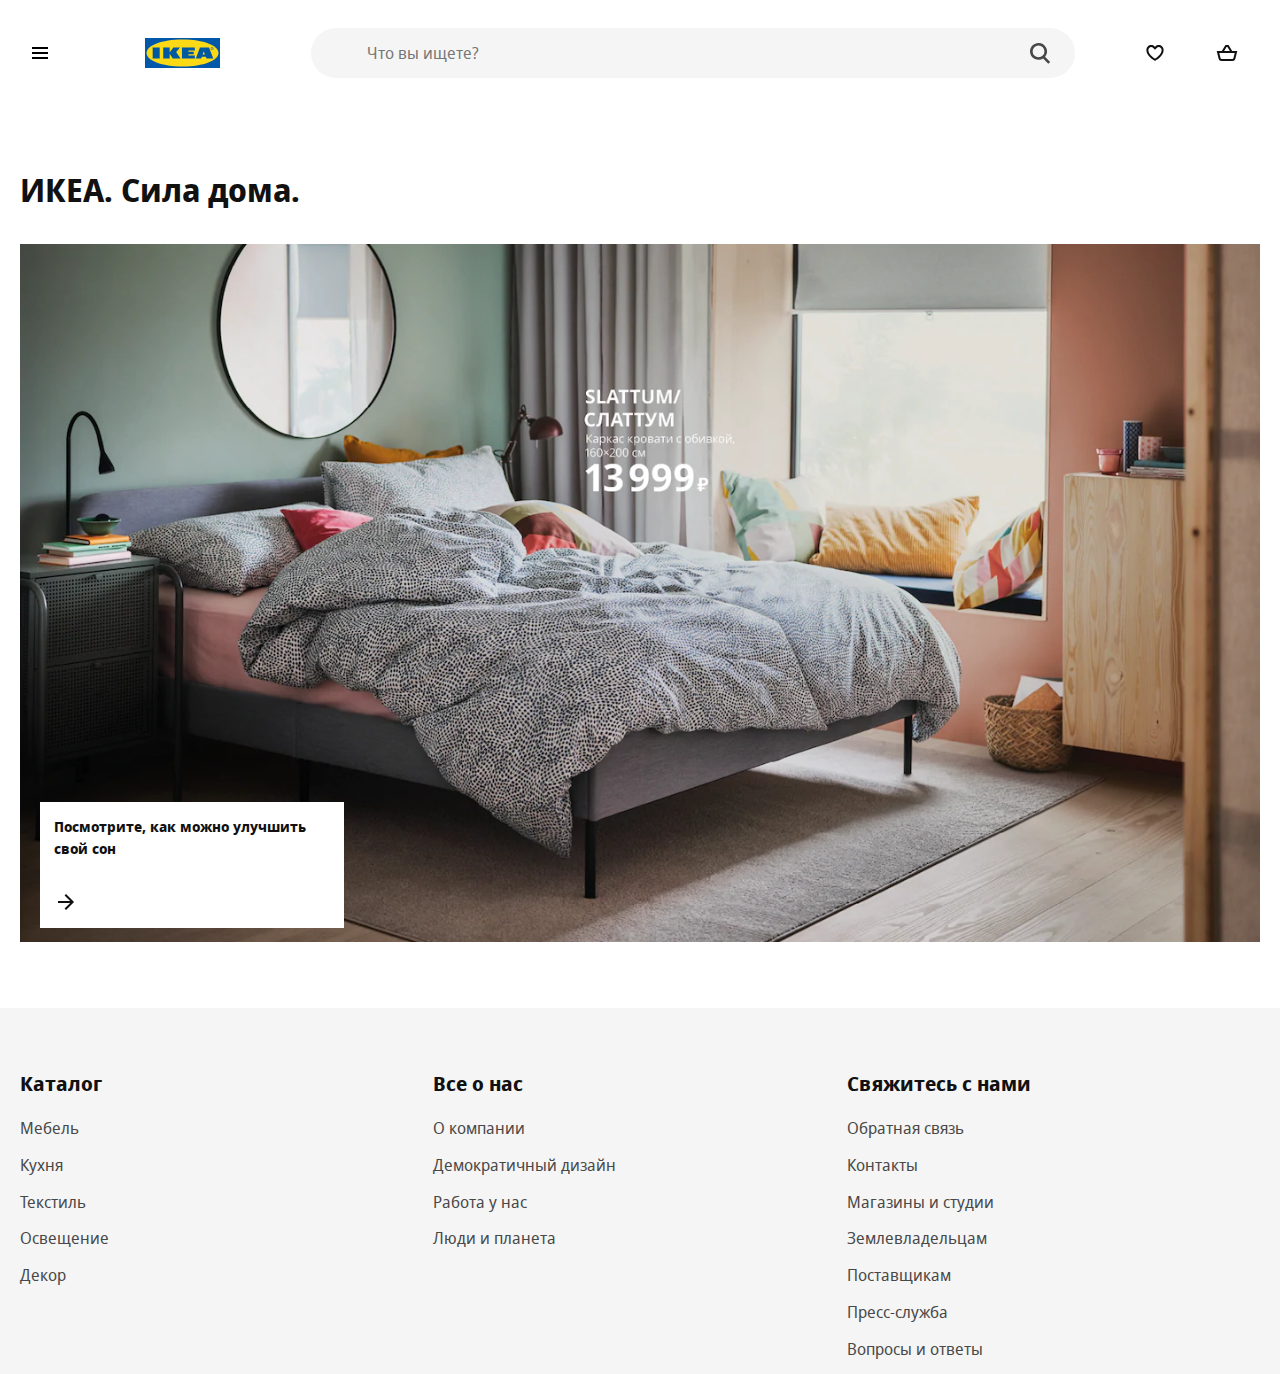
==== index.html @ a597d6a2 "begin" ====
<!DOCTYPE html>
<html lang="en">
<head>
    <meta charset="UTF-8">
    <meta name="viewport"
          content="width=device-width, user-scalable=no, initial-scale=1.0, maximum-scale=1.0, minimum-scale=1.0">
    <meta http-equiv="X-UA-Compatible" content="ie=edge">
    <link rel="apple-touch-icon" sizes="180x180" href="favicon/apple-touch-icon.png">
    <link rel="icon" type="image/png" sizes="32x32" href="favicon/favicon-32x32.png">
    <link rel="icon" type="image/png" sizes="16x16" href="favicon/favicon-16x16.png">
    <link rel="mask-icon" href="favicon/safari-pinned-tab.svg" color="#0058ab">
    <meta name="msapplication-TileColor" content="#0058ab">
    <meta name="theme-color" content="#0058ab">
    <title>ИКЕА - официальный интернет-магазин мебели - IKEA</title>
    <link rel="stylesheet" href="styles/styles.css">
    <script src="scripts/main.js" defer></script>
</head>
<body>
<header>
    <div class="container">
        <div class="header">
            <button class="btn btn-burger" aria-label="открыть меню">
                <svg focusable="false" class="svg-icon" width="24" height="24" viewBox="0 0 24 24" fill="none"
                     xmlns="http://www.w3.org/2000/svg">
                    <path fill-rule="evenodd" clip-rule="evenodd"
                          d="M20 8H4V6H20V8ZM20 13H4V11H20V13ZM20 18H4V16H20V18Z"></path>
                </svg>
            </button>
            <a href="index.html" class="logo">
                <img src="image/ikea-logo.svg" alt="Логотип">
            </a>
            <form class="search" method="get" action="goods.html">
                <input type="search" name="s" maxlength="150" class="search-input" spellcheck="false"
                       aria-label="Искать товары, новинки и вдохновение"
                       aria-placeholder="Искать товары, новинки и вдохновение" placeholder="Что вы ищете?"
                       autocapitalize="off" autocomplete="off" autocorrect="off">
                <button type="submit" class="btn search-btn" aria-label="найти"></button>
            </form>
            <a href="goods.html?cat=wishlist" class="btn btn-wishlist">
                <svg focusable="false" class="svg-icon" width="24" height="24" viewBox="0 0 24 24" fill="none"
                     xmlns="http://www.w3.org/2000/svg">
                    <path fill-rule="evenodd" clip-rule="evenodd"
                          d="M12.336 5.52055C14.2336 3.62376 17.3096 3.62401 19.2069 5.52129C20.2067 6.52115 20.6796 7.85005 20.6259 9.15761C20.6151 12.2138 18.4184 14.8654 16.4892 16.6366C15.4926 17.5517 14.5004 18.2923 13.7593 18.8036C13.3879 19.0598 13.0771 19.2601 12.8574 19.3973C12.7475 19.466 12.6601 19.519 12.5992 19.5555C12.5687 19.5737 12.5448 19.5879 12.5279 19.5978L12.5079 19.6094L12.502 19.6129L12.5001 19.614C12.5001 19.614 12.4989 19.6147 11.9999 18.748C11.501 19.6147 11.5005 19.6144 11.5005 19.6144L11.4979 19.6129L11.4919 19.6094L11.472 19.5978C11.4551 19.5879 11.4312 19.5737 11.4007 19.5555C11.3397 19.519 11.2524 19.466 11.1425 19.3973C10.9227 19.2601 10.612 19.0598 10.2405 18.8036C9.49947 18.2923 8.50726 17.5517 7.51063 16.6366C5.58146 14.8654 3.38477 12.2139 3.37399 9.15765C3.32024 7.85008 3.79314 6.52117 4.79301 5.52129C6.69054 3.62376 9.76704 3.62376 11.6646 5.52129L11.9993 5.856L12.3353 5.52129L12.336 5.52055ZM11.9999 18.748L11.5005 19.6144L11.9999 19.9019L12.4989 19.6147L11.9999 18.748ZM11.9999 17.573C12.1727 17.462 12.384 17.3226 12.6236 17.1573C13.3125 16.6821 14.2267 15.9988 15.1366 15.1634C17.0157 13.4381 18.6259 11.2919 18.6259 9.13506V9.11213L18.627 9.08922C18.6626 8.31221 18.3844 7.52727 17.7926 6.9355C16.6762 5.81903 14.866 5.81902 13.7495 6.9355L13.7481 6.93689L11.9965 8.68166L10.2504 6.9355C9.13387 5.81903 7.3237 5.81903 6.20722 6.9355C5.61546 7.52727 5.33724 8.31221 5.3729 9.08922L5.37395 9.11213V9.13507C5.37395 11.2919 6.98418 13.4381 8.86325 15.1634C9.77312 15.9988 10.6874 16.6821 11.3762 17.1573C11.6159 17.3226 11.8271 17.462 11.9999 17.573Z"></path>
                </svg>
            </a>
            <a href="cart.html" class="btn btn-cart">
                <svg focusable="false" class="svg-icon svg-cart" width="24" height="24" viewBox="0 0 24 24" fill="none"
                     xmlns="http://www.w3.org/2000/svg" style="display: block;">
                    <path fill-rule="evenodd" clip-rule="evenodd"
                          d="M10.9994 4H10.4373L10.1451 4.48017L6.78803 9.99716H3.00001H1.71924L2.02987 11.2397L3.65114 17.7248C3.98501 19.0603 5.18497 19.9972 6.56157 19.9972L17.4385 19.9972C18.8151 19.9972 20.015 19.0603 20.3489 17.7248L21.9702 11.2397L22.2808 9.99716H21H17.2113L13.8539 4.48014L13.5618 4H12.9997H12.0004H10.9994ZM14.8701 9.99716L12.4376 6H12.0004H11.5615L9.12921 9.99716H14.8701ZM5.59142 17.2397L4.28079 11.9972H19.7192L18.4086 17.2397C18.2973 17.6849 17.8973 17.9972 17.4385 17.9972L6.56157 17.9972C6.1027 17.9972 5.70272 17.6849 5.59142 17.2397Z"></path>
                </svg>
            </a>
        </div>
    </div>
</header>
<main>
    <div class="container">
        <h1 class="main-header">ИКЕА. Сила дома.</h1>
        <aside class="offer">
            <a href="card.html#idd059">
                <picture>
                    <source srcset="image/b47e07ee97fd5f9bf030d258d462a945.webp" type="image/webp">
                    <img src="image/b47e07ee97fd5f9bf030d258d462a945.jpg" alt="СЛАТТУМ">
                </picture>

            </a>
            <a class="offer-extra" href="goods.html?subcat=Кровати">
                <p>Посмотрите, как можно улучшить свой сон</p>
                <svg focusable="false" viewBox="0 0 24 24" class="offer-arrow" aria-hidden="true">
                    <path fill-rule="evenodd" clip-rule="evenodd"
                          d="M19.2937 12.7074L20.0008 12.0003L19.2938 11.2932L12.0008 3.99927L10.5865 5.41339L16.1727 11.0003H4V13.0003H16.1723L10.5855 18.5868L11.9996 20.0011L19.2937 12.7074Z"></path>
                </svg>
            </a>
        </aside>
    </div>
</main>
<footer>
    <div class="container">
        <div class="footer">
            <div class="footer-catalog">
                <h2 class="footer-header">Каталог</h2>
                <ul>
                    <li class="footer-list"><a href="goods.html?cat=Мебель">Мебель</a></li>
                    <li class="footer-list"><a href="goods.html?cat=Кухня">Кухня</a></li>
                    <li class="footer-list"><a href="goods.html?cat=Текстиль">Текстиль</a></li>
                    <li class="footer-list"><a href="goods.html?cat=Освещение">Освещение</a></li>
                    <li class="footer-list"><a href="goods.html?cat=Декор">Декор</a></li>
                </ul>
            </div>
            <div class="footer-about">
                <h2 class="footer-header">Все о нас</h2>
                <ul>
                    <li class="footer-list"><a href="#">О компании</a></li>
                    <li class="footer-list"><a href="#">Демократичный дизайн</a></li>
                    <li class="footer-list"><a href="#">Работа у нас</a></li>
                    <li class="footer-list"><a href="#">Люди и планета</a></li>
                </ul>
            </div>
            <div class="footer-connection">
                <h2 class="footer-header">Свяжитесь с нами</h2>
                <ul>
                    <li class="footer-list"><a href="#">Обратная связь</a></li>
                    <li class="footer-list"><a href="#">Контакты</a></li>
                    <li class="footer-list"><a href="#">Магазины и студии</a></li>
                    <li class="footer-list"><a href="#">Землевладельцам</a></li>
                    <li class="footer-list"><a href="#">Поставщикам</a></li>
                    <li class="footer-list"><a href="#">Пресс-служба</a></li>
                    <li class="footer-list"><a href="#">Вопросы и ответы</a></li>
                </ul>
            </div>
        </div>
    </div>

</footer>

<div class="catalog">
    <button type="button" class="btn btn-close catalog-btn" id="hnf-menu-close-btn" aria-expanded="true"
            title="Закрыть меню" aria-label="Закрыть меню">
        <svg focusable="false" class="svg-icon" width="24" height="24" viewBox="0 0 24 24" fill="none"
             xmlns="http://www.w3.org/2000/svg">
            <path fill-rule="evenodd" clip-rule="evenodd"
                  d="M12.0002 13.4144L16.9499 18.3642L18.3642 16.9499L13.4144 12.0002L18.3642 7.05044L16.95 5.63623L12.0002 10.586L7.05044 5.63623L5.63623 7.05044L10.586 12.0002L5.63624 16.9499L7.05046 18.3642L12.0002 13.4144Z"></path>
        </svg>
    </button>
    <h2>Каталог</h2>
    <ul class="catalog-list">
        <li class="catalog-list__item active"><a href="goods.html?cat=Мебель">Мебель</a></li>
        <li class="catalog-list__item"><a href="goods.html?cat=Кухня">Кухня</a></li>
        <li class="catalog-list__item"><a href="goods.html?cat=Текстиль">Текстиль</a></li>
        <li class="catalog-list__item"><a href="goods.html?cat=Освещение">Освещение</a></li>
        <li class="catalog-list__item"><a href="goods.html?cat=Декор">Декор</a></li>
    </ul>


</div>

<div class="subcatalog">
    <button type="button" class="btn btn-return catalog-btn" aria-expanded="true" title="Закрыть меню"
            aria-label="Закрыть меню">
        <svg focusable="false" class="svg-icon  hnf-svg-icon" width="24" height="24" viewBox="0 0 24 24" fill="none"
             xmlns="http://www.w3.org/2000/svg">
            <path fill-rule="evenodd" clip-rule="evenodd"
                  d="M4.70613 11.2927L3.99902 11.9997L4.70606 12.7069L11.999 20.0008L13.4133 18.5867L7.82744 13.0001H19.9999V11.0001H7.82729L13.4144 5.41328L12.0002 3.99902L4.70613 11.2927Z"></path>
        </svg>
    </button>
    <h3 class="subcatalog-header"><a href="goods.html?cat=Мебель"></a></h3>
    <ul class="subcatalog-list">
        <li class="subcatalog-list__item"><a href="goods.html?subcat=Диваны">Диваны</a></li>
        <li class="subcatalog-list__item"><a href="goods.html?subcat=Кресла">Кресла</a></li>
        <li class="subcatalog-list__item"><a href="goods.html?subcat=Книжные шкафы">Книжные шкафы</a></li>
        <li class="subcatalog-list__item"><a href="goods.html?subcat=Стеллажи">Стеллажи</a></li>
        <li class="subcatalog-list__item"><a href="goods.html?subcat=Шкаф для ТВ">Шкаф для ТВ</a></li>
        <li class="subcatalog-list__item"><a href="goods.html?subcat=Кровати">Кровати</a></li>
        <li class="subcatalog-list__item"><a href="goods.html?subcat=Комоды">Комоды</a></li>
        <li class="subcatalog-list__item"><a href="goods.html?subcat=Столы">Столы</a></li>
        <li class="subcatalog-list__item"><a href="goods.html?subcat=Письменные столы">Письменные столы</a></li>
        <li class="subcatalog-list__item">
            <a href="goods.html?subcat=Стулья для письменного стола">Стулья для письменного стола</a></li>
    </ul>
</div>

<div class="overlay"></div>


</body>
</html>
---- styles/styles.css ----
/*
* Prefixed by https://autoprefixer.github.io
* PostCSS: v7.0.29,
* Autoprefixer: v9.7.6
* Browsers: last 4 version
*/

@font-face {
	font-family: 'Noto Sans';
	src: local('Noto Sans Display Regular'), local('NotoSansDisplay-Regular'), url('../fonts/Notosansdisplayregular.woff2') format('woff2'), url('../fonts/Notosansdisplayregular.woff') format('woff');
	font-weight: 400;
	font-style: normal;
}

@font-face {
	font-family: 'Noto Sans';
	src: local('Noto Sans Display Italic'), local('NotoSansDisplay-Italic'), url('../fonts/Notosansdisplayitalic.woff2') format('woff2'), url('../fonts/Notosansdisplayitalic.woff') format('woff');
	font-weight: 400;
	font-style: italic;
}

@font-face {
	font-family: 'Noto Sans';
	src: local('Noto Sans Display Bold'), local('NotoSansDisplay-Bold'), url('../fonts/Notosansdisplaybold.woff2') format('woff2'), url('../fonts/Notosansdisplaybold.woff') format('woff');
	font-weight: 700;
	font-style: normal;
}

@font-face {
	font-family: 'Noto Sans';
	src: local('Noto Sans Display Bold Italic'), local('NotoSansDisplay-BoldItalic'), url('../fonts/Notosansdisplaybolditalic.woff2') format('woff2'), url('../fonts/Notosansdisplaybolditalic.woff') format('woff');
	font-weight: 700;
	font-style: italic;
}

html {
	-webkit-box-sizing: border-box;
	box-sizing: border-box;
}

*,
*::before,
*::after {
	-webkit-box-sizing: inherit;
	box-sizing: inherit;
}

body {
	min-width: 320px;
	margin: 0;

	background-color: #fff; /*под проект*/
	font-family: Noto Sans, Arial, sans-serif; /*в "" свой шрифт под проект*/

	font-size: 16px;
	color: #111;
	line-height: 1.5;
	-webkit-font-smoothing: subpixel-antialiased;
}

button, input {
	font: inherit;
}

button {
	cursor: pointer;
}

img {
	max-width: 100%;
	width: 100%;
	height: auto;
}

a {
	text-decoration: none;
	color: inherit;
}

ul {
	list-style: none;
	padding: 0;
	margin: 0;
}

h1, h2, h3, p {
	padding: 0;
	margin: 0;
}

/* container */

.container {
	max-width: 100rem;
	margin: 0 auto;
	padding: 0 1.25rem;
}

.visually-hidden {
	position: absolute !important;
	clip: rect(1px 1px 1px 1px);
	clip: rect(1px, 1px, 1px, 1px);
	padding: 0 !important;
	border: 0 !important;
	height: 1px !important;
	width: 1px !important;
	overflow: hidden;
}

/* при работе с float */

.clearfix::after {
	content: "";
	display: table;
	clear: both;
}

header {
	margin-bottom: 3.75rem;
}

.header {
	display: -ms-grid;
	display: grid;
	grid-gap: 1.25rem;
	-ms-grid-columns: 2fr 1.25rem 2fr 1.25rem 16fr 1.25rem 1fr 1.25rem 1fr;
	grid-template-columns: 2fr 2fr 16fr 1fr 1fr;
	-webkit-box-align: center;
	-ms-flex-align: center;
	align-items: center;
	padding: 1.75rem 0;
}

footer {
	background-color: #f5f5f5;
	margin-top: 3.75rem;
	padding: 3.75rem 0 0 0;
}

.footer {
	display: -ms-grid;
	display: grid;
	-ms-grid-columns: 1fr 1fr 1fr;
	grid-template-columns: 1fr 1fr 1fr;
}

.main-header {
	margin-bottom: 1.875rem
}

.btn {
	background-color: transparent;
	outline: transparent;
	border-radius: 50%;
	width: 40px;
	height: 40px;
	display: -webkit-box;
	display: -ms-flexbox;
	display: flex;
	-webkit-box-align: center;
	-ms-flex-align: center;
	align-items: center;
	-webkit-box-pack: center;
	-ms-flex-pack: center;
	justify-content: center;
	border: 1px solid transparent;
}

.btn:hover {
	background-color: #f5f5f5;
	color: #111;
}

.svg-icon {
	fill: currentColor;
}

.logo {
	text-align: center;
	width: 75px;
	height: 30px;

}

.search {
	position: relative;
	-webkit-box-flex: 1;
	-ms-flex-positive: 1;
	flex-grow: 1;
	height: 50px;
	margin: 0 40px;
}

.search-input {
	-webkit-appearance: none;
	-moz-appearance: none;
	appearance: none;
	background-color: #f5f5f5;
	display: block;
	appearance: none;
	width: 100%;
	height: 100%;
	padding: .5rem 3.5rem;
	margin: 0 auto;
	line-height: 1.5;
	border: 0;
	border-radius: 50em;
	outline: 0;
	-webkit-box-shadow: none;
	box-shadow: none;
	-webkit-transition: background .2s;
	-o-transition: background .2s;
	transition: background .2s;
}

.search-btn {
	position: absolute;
	top: 0.9rem;
	right: 0.9rem;
	background-image: url("data:image/svg+xml;charset=utf-8,%3Csvg width='16' height='17' fill='%23484848' xmlns='http://www.w3.org/2000/svg'%3E%3Cpath fill-rule='evenodd' clip-rule='evenodd' d='M6.5 11a4.5 4.5 0 110-9 4.5 4.5 0 010 9zm4.968-.307a6.5 6.5 0 10-1.514 1.315l3.996 3.996 1.414-1.414-3.896-3.897z'/%3E%3C/svg%3E");
	background-repeat: no-repeat;
	background-size: contain;
	width: 2.5rem;
	height: 1.5rem;
	background-position: center;
}

.offer {
	position: relative;
}

.offer-extra {
	position: absolute;
	padding: .9rem;
	color: #111;
	left: 1.25rem;
	bottom: 1.25rem;
	display: -webkit-box;
	display: -ms-flexbox;
	display: flex;
	background: #fff;
	-webkit-box-orient: vertical;
	-webkit-box-direction: normal;
	-ms-flex-direction: column;
	flex-direction: column;
	-webkit-box-align: start;
	-ms-flex-align: start;
	align-items: flex-start;
	max-width: 19rem;
	min-width: 13rem;
	font-size: .9rem;
	line-height: 1.5;
	font-weight: bold;
	word-break: break-word;
}

.offer-arrow {
	display: inline-block;
	height: 1.5rem;
	width: 1.5rem;
	vertical-align: middle;
	fill: currentColor;
	margin-top: 1.875rem;

}


.footer-header {
	line-height: 2rem;
	font-size: 1.25rem;
	padding: 0 0 1rem 0;

}

.footer-list {
	margin-bottom: .8rem;
}

.footer-list > a {
	color: #484848;
}

.footer-list > a:hover {
	color: #111;
	text-decoration: underline;
}

.catalog {
	position: fixed;
	z-index: 999;
	top: 0;
	left: -100%;
	bottom: 0;
	background-color: #fff;
	overflow-y: auto;
	overflow-x: hidden;
	-webkit-transition: left 0.2s 0s;
	-o-transition: left 0.2s 0s;
	transition: left 0.2s 0s;
	width: 20rem;
	padding: 6rem 4rem 3rem;

}

.catalog.open {
	left: 0;
}

.catalog-btn {
	position: absolute;
	top: 3rem;
	left: 3rem;
}

.catalog-list__item,
.subcatalog-list__item {
	cursor: pointer;
	color: #111;


}

.catalog-list__item a,
.subcatalog-list__item a {
	text-decoration: underline;
	display: block;
}

.catalog-list__item a {
	padding: .5rem 1.5rem .5rem 0;
}

.subcatalog-list__item a {
	padding: .5rem 0;
}

.catalog-list__item:hover a,
.subcatalog-list__item:hover a {
	text-decoration: underline;
}

.catalog-list__item.active {
	background-repeat: no-repeat;
	background-position: right 0 center;
	background-image: url('data:image/svg+xml;utf8,<svg width="24" height="24" viewBox="0 0 24 24" fill="none" xmlns="http://www.w3.org/2000/svg"><path fill-rule="evenodd" clip-rule="evenodd" d="M15.5996 11.9999L9.81456 17.7857L8.40026 16.3716L12.7714 11.9999L8.40026 7.62823L9.81457 6.21411L15.5996 11.9999Z" fill="%23959595"/></svg>');
}

.subcatalog {
	position: fixed;
	z-index: 998;
	top: 0;
	left: -100%;
	bottom: 0;
	background-color: #fff;
	overflow-y: auto;
	overflow-x: hidden;
	-webkit-transition: left, right 0.2s 0s;
	-o-transition: left, right 0.2s 0s;
	transition: left, right 0.2s 0s;
	width: 25rem;
	padding: 6rem 4rem 3rem;
	border-left: 2px solid #ccc;
}

.subcatalog.subopen {
	left: 20rem;
	display: block;
}

.overlay {
	display: block;
	position: fixed;
	z-index: 899;
	top: 0;
	bottom: 0;
	right: 0;
	left: 0;
	background-color: black;
	-webkit-transition: all .2s ease;
	-o-transition: all .2s ease;
	transition: all .2s ease;
	opacity: 0;
	pointer-events: none;
}

.overlay.active {
	opacity: 0.25;
	pointer-events: all;
}


.wrapper {
	position: relative;
	margin-top: 4rem;
}

.wrapper:before {
	content: '';
	width: calc(100% + 2rem);
	display: block;
	position: absolute;
	top: -2rem;
	z-index: 99;
	margin: 0 -1rem;
	border-bottom: 1px solid #dfdfdf;
}

.good {
	display: -ms-grid;
	display: grid;
	-ms-grid-columns: minmax(0, 1fr) 1.25rem minmax(0, 1fr) 1.25rem minmax(0, 1fr) 1.25rem minmax(0, 1fr) 1.25rem minmax(0, 1fr) 1.25rem minmax(0, 1fr) 1.25rem minmax(0, 1fr) 1.25rem minmax(0, 1fr) 1.25rem minmax(0, 1fr) 1.25rem minmax(0, 1fr) 1.25rem minmax(0, 1fr) 1.25rem minmax(0, 1fr);
	grid-template-columns: repeat(12, minmax(0, 1fr));
	grid-column-gap: 1.25rem;
	padding-top: 2rem;
}

.good-images {
	display: -webkit-box;
	display: -ms-flexbox;
	display: flex;
	-ms-flex-wrap: wrap;
	flex-wrap: wrap;
	-ms-grid-column: 1;
	grid-column-start: 1;
	-ms-grid-column-span: 8;
	grid-column-end: 9;
	-ms-flex-pack: distribute;
	justify-content: space-around;


}

.good-image__item {
	width: calc(50% - 1.25rem);
	margin-left: .625rem;
	margin-right: .625rem;
	min-height: 500px;
}


.good-item {
	-ms-grid-column: 9;
	grid-column-start: 9;
	-ms-grid-column-span: 4;
	grid-column-end: 13;
	padding: 0 2.5rem;
}

.good-item__section {
	margin-bottom: 2.5rem;
}

.good-item__new {
	display: none;
}


.good-item__empty {
	display: none;
}

.not-in-stock .good-item__empty {
	display: block;
}

.not-in-stock .btn-good {
	display: none;
}

.good-item__header {
	font-size: 1.375rem;
	line-height: 1.5;
	font-weight: 700;
	text-transform: uppercase;
	margin-bottom: .3rem;
}

.good-item__description {
	line-height: 1.5;
	letter-spacing: 0;
	font-weight: 400;
	color: #484848;
	font-size: .875rem;
}

.good-item__price {
	white-space: nowrap;
	text-align: right;
}

.good-item__section {
	display: -webkit-box;
	display: -ms-flexbox;
	display: flex;
	-webkit-box-pack: justify;
	-ms-flex-pack: justify;
	justify-content: space-between;
}

.good-item__price-value {
	line-height: 1.1875;
	font-size: 1.375rem;
}

.good-item__currency {
	line-height: .9;
	font-size: .6875rem;
	vertical-align: text-top;
}

.not-in-stock .good-item__price-value,
.not-in-stock .good-item__currency {
	display: none;
}

.good-item__buttons {
	display: -webkit-box;
	display: -ms-flexbox;
	display: flex;
	-webkit-box-pack: justify;
	-ms-flex-pack: justify;
	justify-content: space-between;
	-webkit-box-align: center;
	-ms-flex-align: center;
	align-items: center;
	width: 100%;
}

.btn-good {
	margin-right: 1rem;
	-webkit-box-flex: 1;
	-ms-flex-positive: 1;
	flex-grow: 1;
	-ms-flex-negative: 1;
	flex-shrink: 1;
	position: relative;
	background: #0058a3;
	color: #fff;
	border-radius: 52px;
	padding: 0 2rem;
	display: -webkit-box;
	display: -ms-flexbox;
	display: flex;
	height: 3.5rem;
	-webkit-box-align: center;
	-ms-flex-align: center;
	align-items: center;
}

.btn-good-svg {
	margin-right: .5rem;
	vertical-align: top;
	-ms-flex-negative: 0;
	flex-shrink: 0;
	display: inline-block;
	height: 1.5rem;
	width: 1.5rem;
	fill: #fff;
}

.btn-good:hover {
	color: #0058a3;
}

.btn-good:hover .btn-good-svg {
	fill: #0058a3;
}

.btn-good__label {
	text-align: center;
	border: 0;
	font-weight: 700;
	font-size: .875rem;
	line-height: 1.42857;
}

.btn-add-wishlist {
	background: rgba(0, 0, 0, 0);
	color: #111;
	border-radius: 40px;
	padding: 0 .9375rem;
	border: 1px solid #dfdfdf;
	height: 3.5rem;
	width: 3.5rem;
	margin-left: auto;
}

.btn-add-wishlist__svg {
	height: 1.5rem;
	width: 1.5rem;

}

.btn-add-wishlist:hover .btn-add-wishlist__svg {
	fill: red;
}

.btn-add-wishlist.contains-wishlist .btn-add-wishlist__svg {
	fill: red;

}

.btn-add-wishlist:hover.contains-wishlist .btn-add-wishlist__svg {
	fill: black;
}


.goods-list {
	display: -ms-grid;
	display: grid;
	grid-template-columns: repeat(4, 1fr);
}

.goods-list__item {
	margin-bottom: 2rem;
}


.goods-item {
	position: relative;
	display: -webkit-box;
	display: -ms-flexbox;
	display: flex;
	-webkit-box-orient: vertical;
	-webkit-box-direction: normal;
	-ms-flex-direction: column;
	flex-direction: column;
	-webkit-box-pack: justify;
	-ms-flex-pack: justify;
	justify-content: space-between;
	height: 100%;
}

.goods-item__img {
	height: 380px;
	display: table-cell;
	vertical-align: middle
}


.btn-add-card {
	position: absolute;
	opacity: 0;
	-webkit-transition: opacity 0.2s 0s;
	-o-transition: opacity 0.2s 0s;
	transition: opacity 0.2s 0s;
	right: 1rem;
	bottom: 0.5rem;
	background-color: rgb(0, 88, 163);
	border: 1px solid rgb(0, 88, 163);
	background-repeat: no-repeat;
	background-position: center;
	background-image: url("data:image/svg+xml;utf8,<svg width='24' height='24' xmlns='http://www.w3.org/2000/svg' viewBox='0 0 24 24'><path fill-rule='evenodd' clip-rule='evenodd' d='M10.4372 4H10.9993H12.0003H12.9996H13.5616L13.8538 4.48014L17.2112 9.99713H21H22.2806L21.9702 11.2396L21.5303 13H19.4688L19.7194 11.9971H4.28079L5.59143 17.2397C5.70272 17.6848 6.1027 17.9971 6.56157 17.9971H15V19.9971H6.56157C5.18496 19.9971 3.98502 19.0602 3.65114 17.7247L2.02987 11.2397L1.71924 9.99713H3.00002H6.78793L10.145 4.48017L10.4372 4ZM12.4375 6L14.87 9.99713H9.12911L11.5614 6H12.0003H12.4375ZM17.9961 16V14H19.9961V16H21.9961V18H19.9961V20H17.9961V18H15.9961V16H17.9961Z' fill='white' /></svg>");
}

.btn-add-card:hover {
	background-color: rgb(255, 255, 255);
	background-image: url("data:image/svg+xml;utf8,<svg width='24' height='24' xmlns='http://www.w3.org/2000/svg' viewBox='0 0 24 24'><path fill-rule='evenodd' clip-rule='evenodd' d='M10.4372 4H10.9993H12.0003H12.9996H13.5616L13.8538 4.48014L17.2112 9.99713H21H22.2806L21.9702 11.2396L21.5303 13H19.4688L19.7194 11.9971H4.28079L5.59143 17.2397C5.70272 17.6848 6.1027 17.9971 6.56157 17.9971H15V19.9971H6.56157C5.18496 19.9971 3.98502 19.0602 3.65114 17.7247L2.02987 11.2397L1.71924 9.99713H3.00002H6.78793L10.145 4.48017L10.4372 4ZM12.4375 6L14.87 9.99713H9.12911L11.5614 6H12.0003H12.4375ZM17.9961 16V14H19.9961V16H21.9961V18H19.9961V20H17.9961V18H15.9961V16H17.9961Z' fill='rgb(0, 88, 163)' /></svg>");

}

.goods-item:hover .btn-add-card {
	opacity: 1;
}

.goods-item__header {
	margin-top: auto;
	margin-bottom: 1rem;
}

.goods-item__new {
	line-height: 1.42857;
	color: #ca5008;
	font-weight: 700;
	font-size: 0.8rem;
}

.goods-item__link {
	display: block;
	height: 100%;
}

.goods-item__description {
	margin-bottom: 1rem;
	font-size: .875rem;
	line-height: 1.42857;
}

.goods-item__price {
	min-height: calc(40px + 0.5rem);
	padding-bottom: 0.5rem;
	font-weight: 700;
}

.goods-item__price-value {
	font-size: 1.375rem;
}

.goods-item__currency {
	line-height: .9;
	font-size: .6875rem;
	vertical-align: text-top;
}


.breadcrumb__list-item {
	display: inline;
}

.breadcrumb__list-item:after {
	content: "\0203A";
	display: inline;
	margin: 0 .3125rem;
	font-size: 1rem;
	line-height: 1.125;
}

.breadcrumb__list-item:last-child:after {
	content: "";
}

.breadcrumb__link {
	font-size: .75rem;
	line-height: 1.5;
	font-weight: 400;
	vertical-align: middle;
}

.breadcrumb__list-item:last-child .breadcrumb__link {
	color: #484848;
	pointer-events: none;
	cursor: auto;
}

.cart-wrapper {
	max-width: 768px;
}

.cart-header {
	text-align: center;
}

.product {
	display: -ms-grid;
	display: grid;
	-ms-grid-columns: 152px 4fr 6fr;
	grid-template-columns: 152px 4fr 6fr;
	-ms-grid-rows: auto;
	grid-template-rows: auto;
	font-size: .81rem;
	line-height: 1.385;
}

.product > *:nth-child(1) {
	-ms-grid-row: 1;
	-ms-grid-column: 1;
}

.product > *:nth-child(2) {
	-ms-grid-row: 1;
	-ms-grid-column: 2;
}

.product > *:nth-child(3) {
	-ms-grid-row: 1;
	-ms-grid-column: 3;
}

.product__image-container {
	-ms-grid-column: 1;
	grid-column: 1;
	-ms-grid-row: 1;
	-ms-grid-row-span: 2;
	grid-row: 1/3;
	padding-right: 1rem;
}

.product__description {
	-ms-grid-column: 2;
	grid-column: 2;
	-ms-grid-row: 1;
	grid-row: 1;
}

.product__name {
	font-size: 1.2rem;
	margin-bottom: .5rem;
	font-weight: 700;
	text-transform: uppercase;
	word-break: break-word;
}

.product__prices {
	-ms-grid-column: 3;
	grid-column: 3;
	-ms-grid-row: 1;
	grid-row: 1;
	text-align: right;
	padding-top: 0;
}

.product__controls {
	-ms-grid-column: 3;
	grid-column: 3;
	-ms-grid-row: 2;
	grid-row: 2;
	margin-top: .5rem;
	display: -webkit-box;
	display: -ms-flexbox;
	display: flex;
	-webkit-box-pack: end;
	-ms-flex-pack: end;
	justify-content: flex-end;
}

.btn-remove {
	color: #444;
	border-color: #666;
	border-radius: unset;
}

.product__total {
	font-weight: 700;
	font-size: 1.06rem;
	line-height: 1.2;
}

.product-controls__remove {
	width: 12.5%;
}

.product-controls__quantity {
	width: 25%;
	margin-left: .5rem;
}

.cart-header {
	margin-bottom: 3rem;
}

.cart-item {
	margin-bottom: 2rem;
}

.cart-total {
	display: -webkit-box;
	display: -ms-flexbox;
	display: flex;
	-webkit-box-pack: justify;
	-ms-flex-pack: justify;
	justify-content: space-between;
	padding: .35rem 0;
	font-weight: 700;
	font-size: 14px;
	text-align: initial;
	border: dashed #cacaca;
	border-width: 1px 0;
}

.cart-checkout {
	color: #ffffff;
	padding: 12px 62px;
	background-color: #3a6e9f;
	border: none;
	display: block;
	margin: 1rem auto;
}

.cart-form {
	margin: 1rem 0;
	text-align: center;
}

.cart-form label {
	display: block;
	margin: 1rem;
}

select {
	width: 100%;
	max-width: 352px;
	height: 40px;
	margin: 0;
	padding: 0 10px;
	border: 1px solid #666;
	border-radius: 2px;
	background: #fff url(../image/chevron-down-thin-24.1667eab2.svg) no-repeat right 8px center/1.5rem;
	-webkit-appearance: none;
	-moz-appearance: none;
	appearance: none;
	font-size: 1rem;
	line-height: 1.15;
	font-family: inherit;
	text-transform: none;
}

@media (max-width: 1200px) {
	.goods-list {
		grid-template-columns: repeat(3, 1fr);
	}
}

@media (max-width: 768px) {
	.goods-list {
		grid-template-columns: repeat(2, 1fr);
	}

	.header {
		-ms-grid-columns: 1fr 1.25rem 2fr 1.25rem 1fr 1.25rem 1fr;
		grid-template-columns: 1fr 2fr 1fr 1fr;
		-ms-grid-rows: auto 1.25rem auto 1.25rem auto;
		grid-template-areas: "burger logo wishlist cart" "main main . sidebar" "footer footer footer footer";
	}

	.btn-burger {
		grid-area: burger;
	}

	.logo {
		grid-area: logo;
	}

	.btn-wishlist {
		grid-area: wishlist;
	}

	.btn-cart {
		grid-area: cart;
	}

	.search {
		grid-area: search;
		-ms-grid-row: 2;
		grid-row: 2;
		-ms-grid-column-span: 5;
		grid-column-end: 6;
		-ms-grid-column: 1;
		grid-column-start: 1;
		margin: 0;
	}

	.footer {
		-ms-grid-rows: auto;
		grid-template-rows: auto;
		-webkit-box-pack: center;
		-ms-flex-pack: center;
		justify-content: center;
		grid-template-areas: "catalog" "about" "connection";
		-ms-grid-columns: 300px;
		grid-template-columns: 300px

	}

	.footer-catalog {
		grid-area: catalog;
		margin-bottom: 50px;
	}

	.footer-about {
		grid-area: about;
		margin-bottom: 50px;
	}

	.footer-connection {
		grid-area: connection;
		margin-bottom: 50px;
	}

	.catalog {
		width: 50%;
	}

	.subcatalog {
		width: 50%;
		left: auto;
		right: -100%;
	}

	.subcatalog.subopen {
		right: 0;
		left: auto;
	}
}

@media (max-width: 768px) {

	.footer-catalog {
		-ms-grid-row: 1;
		-ms-grid-column: 1

	}

	.footer-about {
		-ms-grid-row: 2;
		-ms-grid-column: 1

	}

	.footer-connection {
		-ms-grid-row: 3;
		-ms-grid-column: 1

	}
}

@media (max-width: 768px) {

	.btn-burger {
		-ms-grid-row: 1;
		-ms-grid-column: 1;
	}

	.logo {
		-ms-grid-row: 1;
		-ms-grid-column: 3;
	}

	.btn-wishlist {
		-ms-grid-row: 1;
		-ms-grid-column: 5;
	}

	.btn-cart {
		-ms-grid-row: 1;
		-ms-grid-column: 7;
	}
}

@media (max-width: 576px) {
	.goods-list {
		-ms-grid-columns: 1fr;
		grid-template-columns: 1fr;
	}

	.catalog {
		width: 100%;
	}

	.subcatalog {
		z-index: 999;
		width: 100%;
	}

	.subcatalog.subopen {
		right: 0;
	}
}
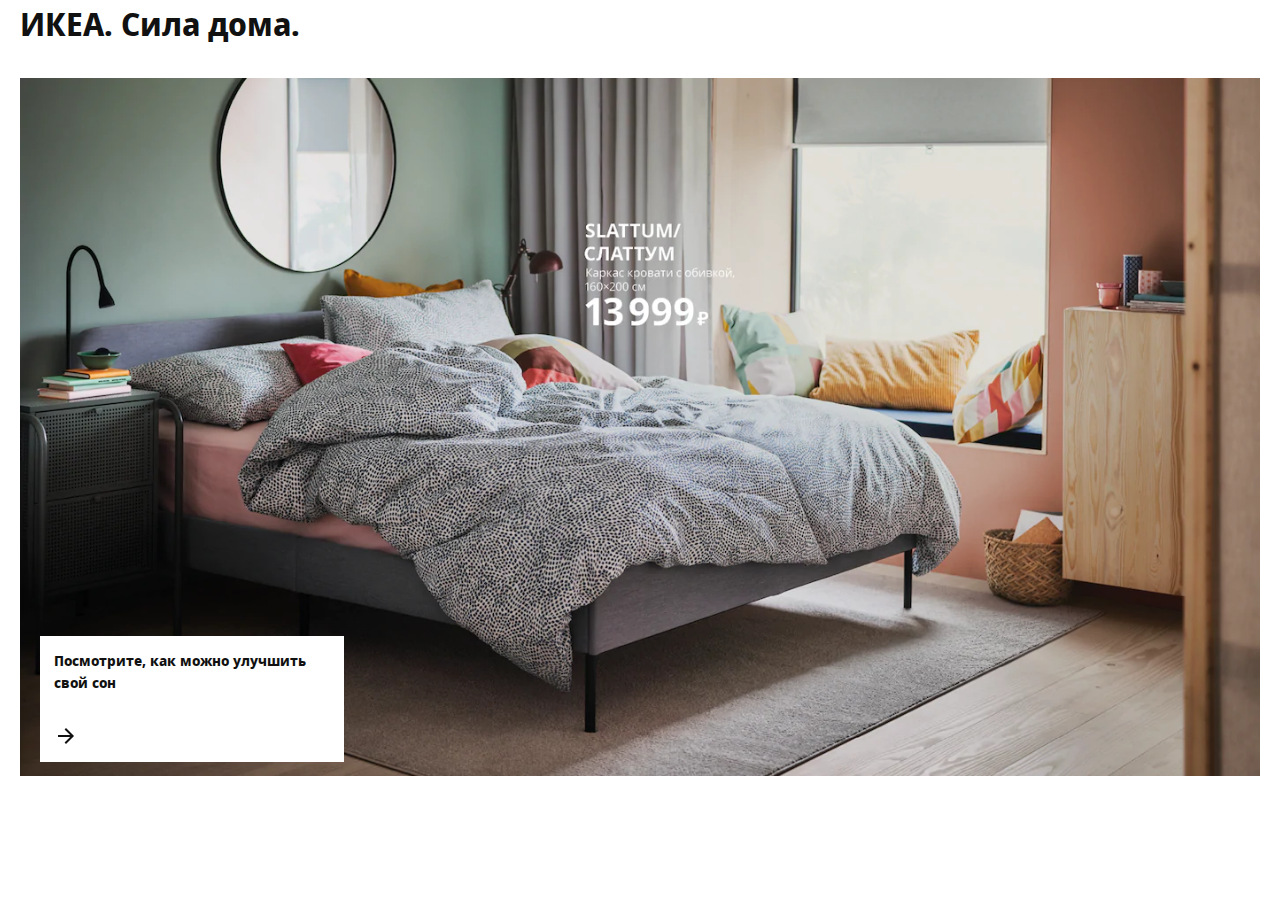
==== commit 5bf1034e: "two" ====
--- a/index.html
+++ b/index.html
@@ -13,10 +13,11 @@
     <meta name="theme-color" content="#0058ab">
     <title>ИКЕА - официальный интернет-магазин мебели - IKEA</title>
     <link rel="stylesheet" href="styles/styles.css">
-    <script src="scripts/main.js" defer></script>
+    
+    <script src="./scripts/index.js" defer type="module"></script>
 </head>
 <body>
-<header>
+<!-- <header>
     <div class="container">
         <div class="header">
             <button class="btn btn-burger" aria-label="открыть меню">
@@ -52,7 +53,7 @@
             </a>
         </div>
     </div>
-</header>
+</header> -->
 <main>
     <div class="container">
         <h1 class="main-header">ИКЕА. Сила дома.</h1>
@@ -74,7 +75,7 @@
         </aside>
     </div>
 </main>
-<footer>
+<!-- <footer>
     <div class="container">
         <div class="footer">
             <div class="footer-catalog">
@@ -111,9 +112,9 @@
         </div>
     </div>
 
-</footer>
+</footer> -->
 
-<div class="catalog">
+<!-- <div class="catalog">
     <button type="button" class="btn btn-close catalog-btn" id="hnf-menu-close-btn" aria-expanded="true"
             title="Закрыть меню" aria-label="Закрыть меню">
         <svg focusable="false" class="svg-icon" width="24" height="24" viewBox="0 0 24 24" fill="none"
@@ -132,9 +133,9 @@
     </ul>
 
 
-</div>
+</div> -->
 
-<div class="subcatalog">
+<!-- <div class="subcatalog">
     <button type="button" class="btn btn-return catalog-btn" aria-expanded="true" title="Закрыть меню"
             aria-label="Закрыть меню">
         <svg focusable="false" class="svg-icon  hnf-svg-icon" width="24" height="24" viewBox="0 0 24 24" fill="none"
@@ -157,9 +158,9 @@
         <li class="subcatalog-list__item">
             <a href="goods.html?subcat=Стулья для письменного стола">Стулья для письменного стола</a></li>
     </ul>
-</div>
+</div> -->
 
-<div class="overlay"></div>
+
 
 
 </body>
--- a/styles/styles.css
+++ b/styles/styles.css
@@ -608,6 +608,7 @@
 .goods-list {
 	display: -ms-grid;
 	display: grid;
+	grid-gap: 1.25rem;
 	grid-template-columns: repeat(4, 1fr);
 }
 
